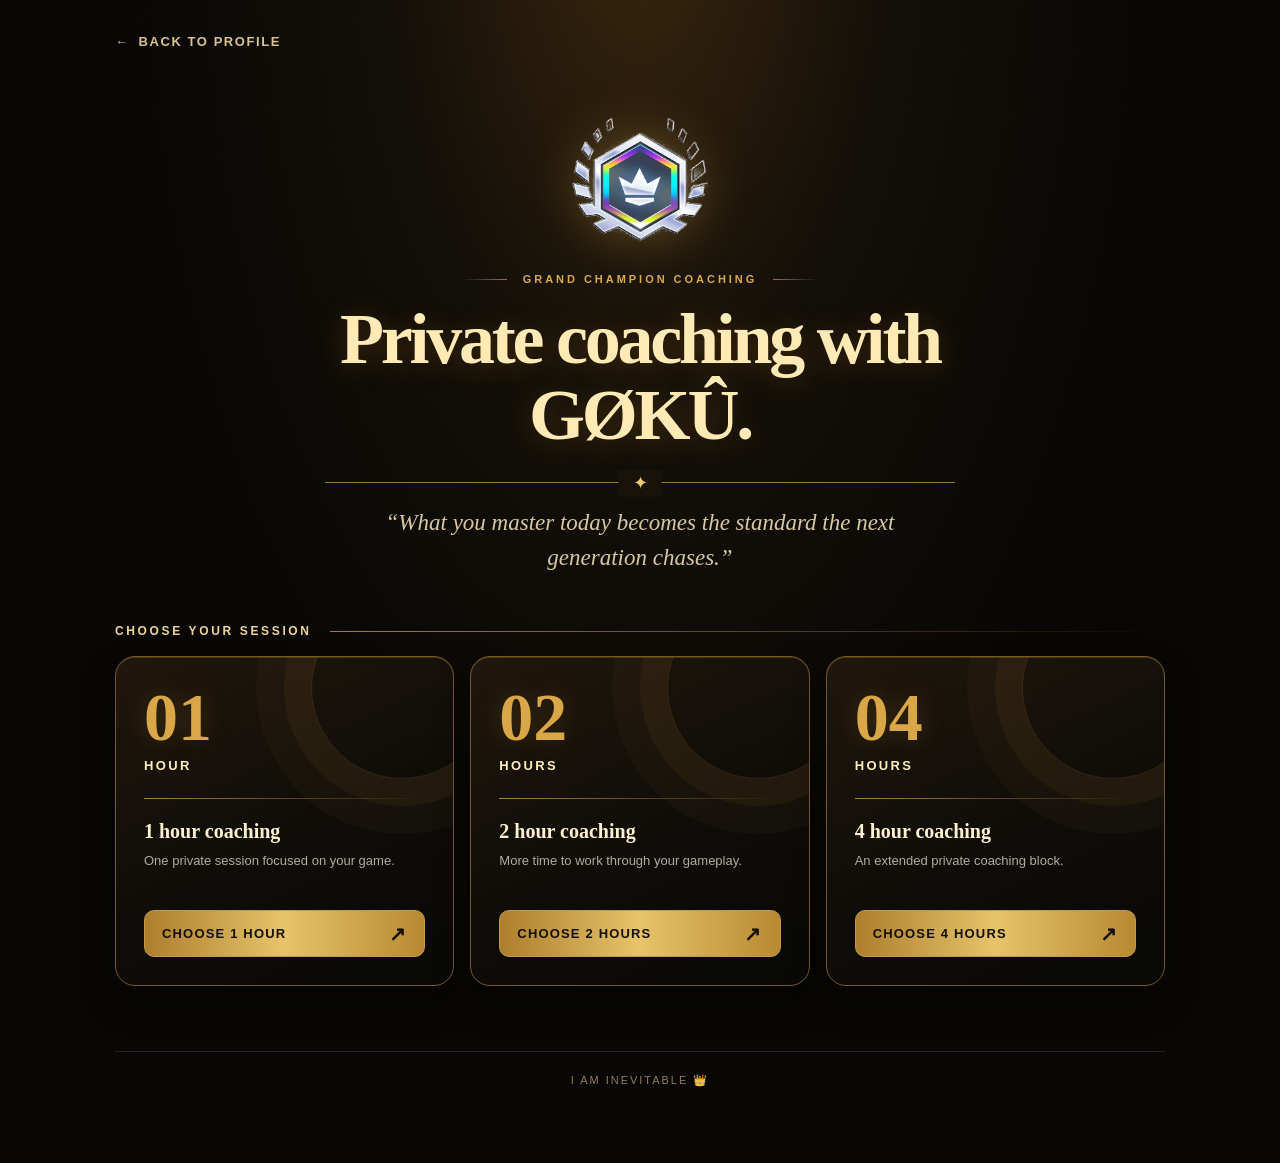
==== coaching.html @ daac21d7 "👑 Replaced Discord with Coaching card & added Grand Champion coaching page" ====
<!DOCTYPE html>
<html lang="en">
<head>
  <meta charset="UTF-8">
  <meta name="viewport" content="width=device-width, initial-scale=1, viewport-fit=cover">
  <meta name="theme-color" content="#080705">
  <meta name="description" content="Choose a private Rocket League Sideswipe coaching session with GØKÛ 悟.">
  <title>Grand Champion Coaching | GØKÛ 悟</title>
  <link rel="icon" type="image/png" href="assets/favicon.png">
  <link rel="shortcut icon" href="favicon.ico">
  <link rel="apple-touch-icon" href="assets/favicon.png">
  <style>
    :root { color-scheme: dark; --black:#080705; --gold:#d9ab50; --light:#ffe6a6; }
    * { box-sizing:border-box; }
    html { scroll-behavior:smooth; background:var(--black); }
    body { margin:0; min-height:100vh; color:#f8f2e5; font-family:Inter,-apple-system,BlinkMacSystemFont,"Segoe UI",Arial,sans-serif; background:radial-gradient(ellipse at 50% -8%,#3a260e 0%,#141009 27%,#080705 59%); }
    body::before { content:""; position:fixed; inset:0; pointer-events:none; opacity:.17; background:repeating-linear-gradient(135deg,transparent 0 36px,#bc8e3833 37px,transparent 38px 76px); mask-image:linear-gradient(#000,transparent 60%); }
    a { color:inherit; }
    .shell { position:relative; width:min(100% - 36px,1050px); margin:auto; padding:24px 0 76px; }
    .topbar { display:flex; align-items:center; gap:16px; }
    .back { display:inline-flex; align-items:center; gap:9px; text-decoration:none; color:#d9c392; font-size:13px; font-weight:700; letter-spacing:.12em; text-transform:uppercase; padding:10px 0; }
    .back:hover,.back:focus-visible { color:#fff0bf; }
    .hero { text-align:center; max-width:700px; margin:50px auto 40px; animation:rise .8s both; }
    .gc-hero-logo { width:140px; height:140px; object-fit:contain; margin:0 auto 24px; display:block; filter:drop-shadow(0 0 25px rgba(217,171,80,0.35)); }
    .logo-placeholder { display:grid; place-items:center; width:150px; height:150px; margin:0 auto 27px; padding:18px; border:1px dashed #716b60; border-radius:18px; color:#8f897d; background:#171512; font-size:11px; font-weight:700; line-height:1.5; letter-spacing:.14em; text-align:center; }
    .eyebrow { display:flex; align-items:center; justify-content:center; gap:16px; margin:0 0 17px; color:var(--gold); font-size:11px; font-weight:800; letter-spacing:.27em; text-transform:uppercase; }
    .eyebrow::before,.eyebrow::after { content:""; width:45px; height:1px; background:linear-gradient(90deg,transparent,#a2762f); }
    .eyebrow::after { transform:rotate(180deg); }
    h1 { margin:0; font-family:Georgia,"Times New Roman",serif; font-size:clamp(36px,7vw,72px); line-height:1.05; font-weight:700; letter-spacing:-.045em; color:#ffeab5; text-shadow:0 4px 29px #ae731e55; }
    .hero-quote { position:relative; max-width:630px; margin:29px auto 0; padding:23px 26px 4px; border-top:1px solid #9d7735; color:#d8c7a3; font:italic clamp(17px,2.6vw,23px)/1.5 Georgia,"Times New Roman",serif; }
    .hero-quote::before { content:"✦"; position:absolute; top:-13px; left:50%; padding:0 14px; transform:translateX(-50%); background:#17120a; color:#efc972; font-size:18px; font-style:normal; }
    .section-title { display:flex; align-items:center; gap:18px; margin:45px 0 18px; color:#efd599; font-size:12px; font-weight:800; letter-spacing:.22em; text-transform:uppercase; }
    .section-title::after { content:""; height:1px; flex:1; background:linear-gradient(90deg,#a77e34,transparent); }
    .options { display:grid; grid-template-columns:repeat(3,minmax(0,1fr)); gap:16px; }
    .card { position:relative; display:flex; flex-direction:column; min-height:330px; padding:28px; border:1px solid #775923; border-radius:20px; background:linear-gradient(155deg,#20170d 0%,#100d09 52%,#080807 100%); box-shadow:inset 0 1px #e8bf6030,0 16px 35px #0005; overflow:hidden; animation:rise .8s both; }
    .card:nth-child(2) { animation-delay:.12s; } .card:nth-child(3) { animation-delay:.24s; }
    .card::before { content:""; position:absolute; top:-60px; right:-40px; width:180px; height:180px; border:1px solid #bd8d3633; border-radius:50%; box-shadow:0 0 0 27px #bd8d3611,0 0 0 55px #bd8d360a; pointer-events:none; }
    .card:hover { border-color:#edc76d; transform:translateY(-5px); box-shadow:inset 0 1px #e8bf6066,0 24px 40px #0009,0 0 25px #aa732225; }
    .card,.checkout { transition:transform .24s ease,border-color .24s ease,box-shadow .24s ease,background .24s ease; }
    .number { color:#d9a747; font-family:Georgia,serif; font-size:68px; font-weight:700; line-height:.95; text-shadow:0 0 26px #d59b2a38; }
    .unit { margin-top:8px; color:#ffedbd; font-size:13px; font-weight:800; letter-spacing:.18em; text-transform:uppercase; }
    .rule { width:100%; height:1px; margin:25px 0 20px; background:linear-gradient(90deg,#ad8438,transparent); }
    .card h2 { margin:0 0 8px; color:#fff2d1; font:700 20px/1.2 Georgia,serif; }
    .card p { margin:0 0 28px; color:#aead9f; line-height:1.5; font-size:13px; }
    .checkout { display:flex; align-items:center; justify-content:space-between; gap:10px; margin-top:auto; padding:15px 17px; border:1px solid #c59a4a; border-radius:10px; background:linear-gradient(90deg,#ad7e2e,#e7c36b,#b78932); color:#141006; text-decoration:none; font-size:13px; font-weight:900; letter-spacing:.09em; text-transform:uppercase; cursor:pointer; }
    .checkout:hover,.checkout:focus-visible { background:linear-gradient(90deg,#f0cc78,#fff0b5,#e3b659); transform:translateY(-2px); box-shadow:0 0 22px #d8a64266; }
    .checkout span:last-child { font-size:20px; line-height:.5; }
    footer { margin-top:65px; padding-top:22px; border-top:1px solid #7b5c2e55; text-align:center; color:#8f7d5e; font-size:11px; letter-spacing:.18em; text-transform:uppercase; }
    .toast { position:fixed; left:50%; bottom:max(20px,env(safe-area-inset-bottom)); z-index:5; width:max-content; max-width:90vw; padding:12px 17px; border:1px solid var(--gold); border-radius:999px; background:#151009f2; color:#ffe8ad; font-size:13px; text-align:center; box-shadow:0 10px 30px #0009; opacity:0; pointer-events:none; transform:translate(-50%,15px); transition:opacity .2s,transform .2s; }
    .toast.show { opacity:1; transform:translate(-50%,0); }
    @keyframes rise { from { opacity:0; transform:translateY(16px); } to { opacity:1; transform:translateY(0); } }
    @media(max-width:720px) { .options { grid-template-columns:1fr; } .card { min-height:255px; } .hero { margin-top:28px; } .section-title { margin-top:32px; } }
    @media(prefers-reduced-motion:reduce) { *,*::before,*::after { animation:none!important; transition:none!important; scroll-behavior:auto!important; } }
  </style>
</head>
<body>
  <main class="shell">
    <nav class="topbar" aria-label="Page navigation">
      <a class="back" href="index.html" aria-label="Back to GØKÛ profile"><span aria-hidden="true">←</span> Back to profile</a>
    </nav>
    <header class="hero">
      <img src="assets/gc_logo.png" alt="Grand Champion Sideswipe Logo" class="gc-hero-logo">
      <p class="eyebrow">Grand Champion Coaching</p>
      <h1>Private coaching with GØKÛ.</h1>
      <blockquote class="hero-quote">“What you master today becomes the standard the next generation chases.”</blockquote>
    </header>
    <div class="section-title">Choose your session</div>
    <section class="options" aria-label="Coaching durations">
      <article class="card">
        <div class="number">01</div><div class="unit">Hour</div><div class="rule"></div>
        <h2>1 hour coaching</h2><p>One private session focused on your game.</p>
        <a class="checkout" href="#" data-plan="one" aria-label="Pay for 1 hour coaching through Stripe"><span>Choose 1 hour</span><span aria-hidden="true">↗</span></a>
      </article>
      <article class="card">
        <div class="number">02</div><div class="unit">Hours</div><div class="rule"></div>
        <h2>2 hour coaching</h2><p>More time to work through your gameplay.</p>
        <a class="checkout" href="#" data-plan="two" aria-label="Pay for 2 hour coaching through Stripe"><span>Choose 2 hours</span><span aria-hidden="true">↗</span></a>
      </article>
      <article class="card">
        <div class="number">04</div><div class="unit">Hours</div><div class="rule"></div>
        <h2>4 hour coaching</h2><p>An extended private coaching block.</p>
        <a class="checkout" href="#" data-plan="four" aria-label="Pay for 4 hour coaching through Stripe"><span>Choose 4 hours</span><span aria-hidden="true">↗</span></a>
      </article>
    </section>
    <footer>I AM INEVITABLE 👑</footer>
  </main>
  <div class="toast" id="toast" role="status" aria-live="polite"></div>
  <script>
    /* Paste the three LIVE Stripe Payment Link URLs here.
       Create one Stripe Payment Link for each coaching duration.
       Example shape: https://buy.stripe.com/your-real-link
       Do not put Stripe secret keys in this public HTML file. */
    const PAYMENT_LINKS = {
      one: '',  // 1 hour
      two: '',  // 2 hours
      four: ''  // 4 hours
    };
    const toast = document.getElementById('toast');
    let toastTimer;
    function notify(message) {
      clearTimeout(toastTimer);
      toast.textContent = message;
      toast.classList.add('show');
      toastTimer = setTimeout(() => toast.classList.remove('show'), 3200);
    }
    document.querySelectorAll('[data-plan]').forEach(button => {
      button.addEventListener('click', event => {
        const url = PAYMENT_LINKS[button.dataset.plan]?.trim();
        if (!url) { event.preventDefault(); notify('Stripe payment link coming soon 👑'); return; }
        try {
          const target = new URL(url);
          if (target.protocol !== 'https:' || !/^(buy|checkout)\.stripe\.com$/.test(target.hostname)) throw new Error('Invalid Stripe link');
          button.href = target.href;
        } catch (_) { event.preventDefault(); notify('This Stripe link needs checking.'); }
      });
    });
  </script>
</body>
</html>
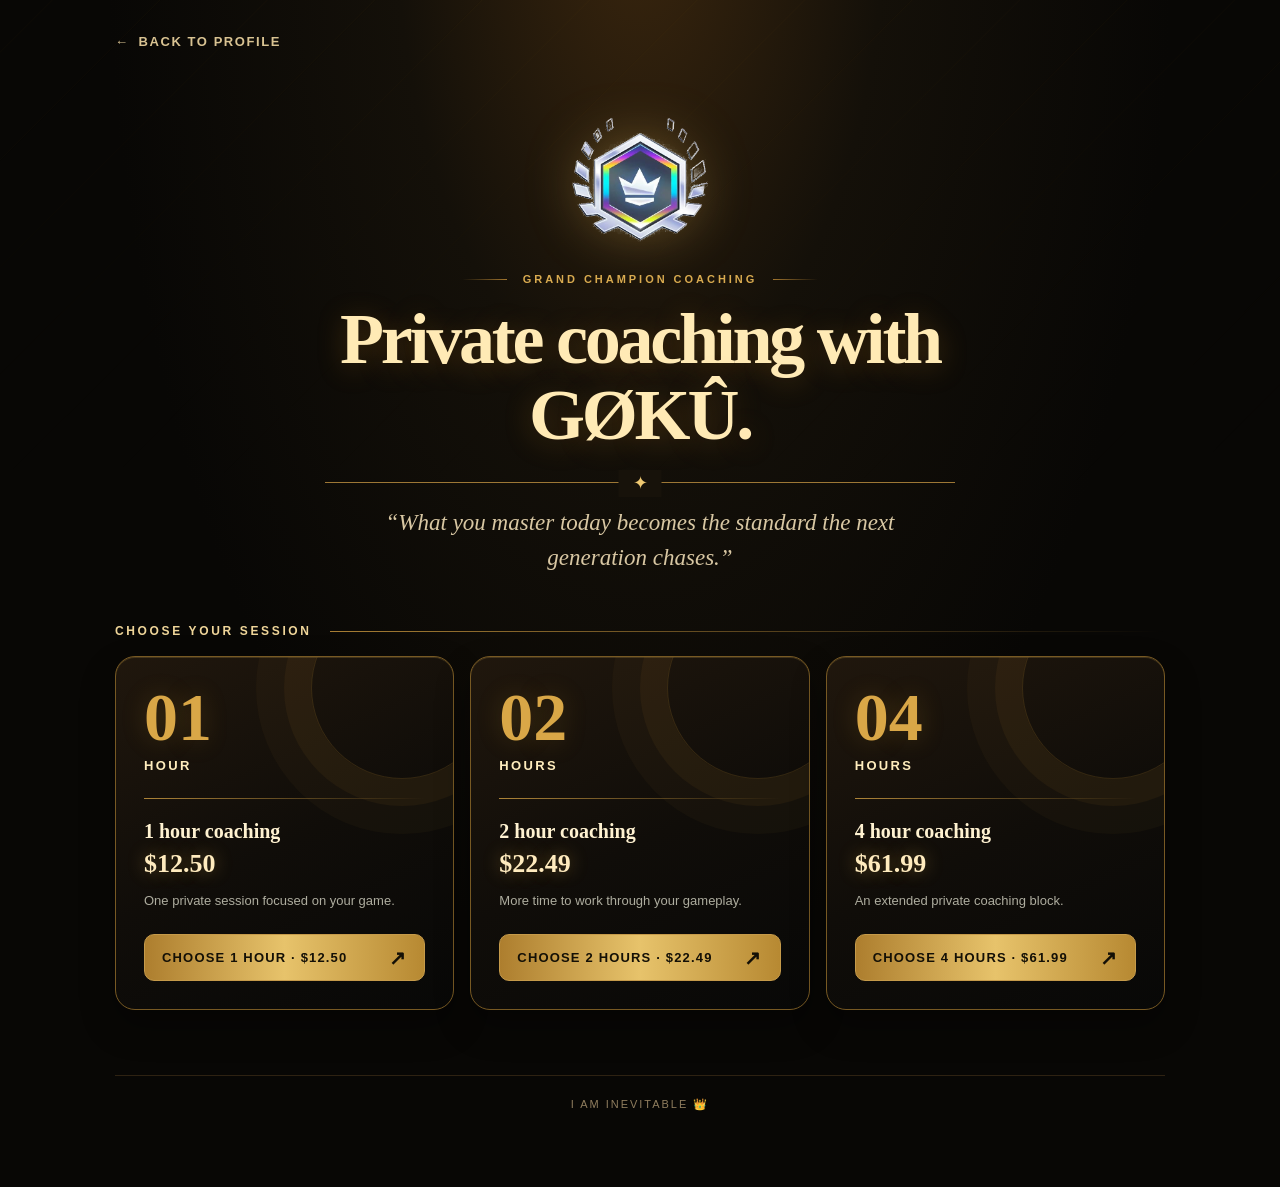
==== commit e179aba6: "💳 Updated coaching tiers with exact Stripe prices (.50, .49, .99)" ====
--- a/coaching.html
+++ b/coaching.html
@@ -40,8 +40,9 @@
     .number { color:#d9a747; font-family:Georgia,serif; font-size:68px; font-weight:700; line-height:.95; text-shadow:0 0 26px #d59b2a38; }
     .unit { margin-top:8px; color:#ffedbd; font-size:13px; font-weight:800; letter-spacing:.18em; text-transform:uppercase; }
     .rule { width:100%; height:1px; margin:25px 0 20px; background:linear-gradient(90deg,#ad8438,transparent); }
-    .card h2 { margin:0 0 8px; color:#fff2d1; font:700 20px/1.2 Georgia,serif; }
-    .card p { margin:0 0 28px; color:#aead9f; line-height:1.5; font-size:13px; }
+    .card h2 { margin:0 0 6px; color:#fff2d1; font:700 20px/1.2 Georgia,serif; }
+    .price-tag { margin:0 0 12px; font-size:26px; font-weight:800; color:#ffebbe; font-family:Georgia,serif; text-shadow:0 0 18px rgba(217,171,80,0.45); }
+    .card p { margin:0 0 24px; color:#aead9f; line-height:1.5; font-size:13px; }
     .checkout { display:flex; align-items:center; justify-content:space-between; gap:10px; margin-top:auto; padding:15px 17px; border:1px solid #c59a4a; border-radius:10px; background:linear-gradient(90deg,#ad7e2e,#e7c36b,#b78932); color:#141006; text-decoration:none; font-size:13px; font-weight:900; letter-spacing:.09em; text-transform:uppercase; cursor:pointer; }
     .checkout:hover,.checkout:focus-visible { background:linear-gradient(90deg,#f0cc78,#fff0b5,#e3b659); transform:translateY(-2px); box-shadow:0 0 22px #d8a64266; }
     .checkout span:last-child { font-size:20px; line-height:.5; }
@@ -68,50 +69,88 @@
     <section class="options" aria-label="Coaching durations">
       <article class="card">
         <div class="number">01</div><div class="unit">Hour</div><div class="rule"></div>
-        <h2>1 hour coaching</h2><p>One private session focused on your game.</p>
-        <a class="checkout" href="#" data-plan="one" aria-label="Pay for 1 hour coaching through Stripe"><span>Choose 1 hour</span><span aria-hidden="true">↗</span></a>
+        <h2>1 hour coaching</h2>
+        <div class="price-tag">$12.50</div>
+        <p>One private session focused on your game.</p>
+        <a class="checkout" href="#" data-plan="one" aria-label="Pay $12.50 for 1 hour coaching through Stripe"><span>Choose 1 hour · $12.50</span><span aria-hidden="true">↗</span></a>
       </article>
       <article class="card">
         <div class="number">02</div><div class="unit">Hours</div><div class="rule"></div>
-        <h2>2 hour coaching</h2><p>More time to work through your gameplay.</p>
-        <a class="checkout" href="#" data-plan="two" aria-label="Pay for 2 hour coaching through Stripe"><span>Choose 2 hours</span><span aria-hidden="true">↗</span></a>
+        <h2>2 hour coaching</h2>
+        <div class="price-tag">$22.49</div>
+        <p>More time to work through your gameplay.</p>
+        <a class="checkout" href="#" data-plan="two" aria-label="Pay $22.49 for 2 hour coaching through Stripe"><span>Choose 2 hours · $22.49</span><span aria-hidden="true">↗</span></a>
       </article>
       <article class="card">
         <div class="number">04</div><div class="unit">Hours</div><div class="rule"></div>
-        <h2>4 hour coaching</h2><p>An extended private coaching block.</p>
-        <a class="checkout" href="#" data-plan="four" aria-label="Pay for 4 hour coaching through Stripe"><span>Choose 4 hours</span><span aria-hidden="true">↗</span></a>
+        <h2>4 hour coaching</h2>
+        <div class="price-tag">$61.99</div>
+        <p>An extended private coaching block.</p>
+        <a class="checkout" href="#" data-plan="four" aria-label="Pay $61.99 for 4 hour coaching through Stripe"><span>Choose 4 hours · $61.99</span><span aria-hidden="true">↗</span></a>
       </article>
     </section>
     <footer>I AM INEVITABLE 👑</footer>
   </main>
   <div class="toast" id="toast" role="status" aria-live="polite"></div>
   <script>
-    /* Paste the three LIVE Stripe Payment Link URLs here.
-       Create one Stripe Payment Link for each coaching duration.
-       Example shape: https://buy.stripe.com/your-real-link
-       Do not put Stripe secret keys in this public HTML file. */
+    /* Stripe Product & Price IDs */
+    const STRIPE_PRODUCTS = {
+      one: {
+        product: 'prod_VLhZfoFlZ1LICR',
+        price: 'price_1UL0A4LT9eq3MSAdx7kL9qja',
+        amount: '$12.50'
+      },
+      two: {
+        product: 'prod_VLhaqHtnWa3Wtk',
+        price: 'price_1UL0B8LT9eq3MSAdGDhxAHrF',
+        amount: '$22.49'
+      },
+      four: {
+        product: 'prod_VLhcmL2MFksYkM',
+        price: 'price_1UL0CvLT9eq3MSAdlEDM1SIK',
+        amount: '$61.99'
+      }
+    };
+
+    /* Paste the 3 public Stripe Payment Link URLs (buy.stripe.com) here */
     const PAYMENT_LINKS = {
-      one: '',  // 1 hour
-      two: '',  // 2 hours
-      four: ''  // 4 hours
+      one: '',   // 1 hour ($12.50) -> https://buy.stripe.com/...
+      two: '',   // 2 hours ($22.49) -> https://buy.stripe.com/...
+      four: ''   // 4 hours ($61.99) -> https://buy.stripe.com/...
     };
+
     const toast = document.getElementById('toast');
     let toastTimer;
     function notify(message) {
       clearTimeout(toastTimer);
       toast.textContent = message;
       toast.classList.add('show');
-      toastTimer = setTimeout(() => toast.classList.remove('show'), 3200);
+      toastTimer = setTimeout(() => toast.classList.remove('show'), 3800);
     }
     document.querySelectorAll('[data-plan]').forEach(button => {
       button.addEventListener('click', event => {
-        const url = PAYMENT_LINKS[button.dataset.plan]?.trim();
-        if (!url) { event.preventDefault(); notify('Stripe payment link coming soon 👑'); return; }
+        const plan = button.dataset.plan;
+        const url = PAYMENT_LINKS[plan]?.trim();
+        if (!url) {
+          event.preventDefault();
+          notify(`Stripe checkout for ${STRIPE_PRODUCTS[plan].amount} coming soon 👑`);
+          return;
+        }
+        if (url.includes('dashboard.stripe.com')) {
+          event.preventDefault();
+          notify('Please use the public buy.stripe.com payment link, not the dashboard link 👑');
+          return;
+        }
         try {
           const target = new URL(url);
-          if (target.protocol !== 'https:' || !/^(buy|checkout)\.stripe\.com$/.test(target.hostname)) throw new Error('Invalid Stripe link');
+          if (target.protocol !== 'https:' || !/^(buy|checkout)\.stripe\.com$/.test(target.hostname)) {
+            throw new Error('Invalid Stripe link');
+          }
           button.href = target.href;
-        } catch (_) { event.preventDefault(); notify('This Stripe link needs checking.'); }
+        } catch (_) {
+          event.preventDefault();
+          notify('Check this Stripe link in coaching.html.');
+        }
       });
     });
   </script>
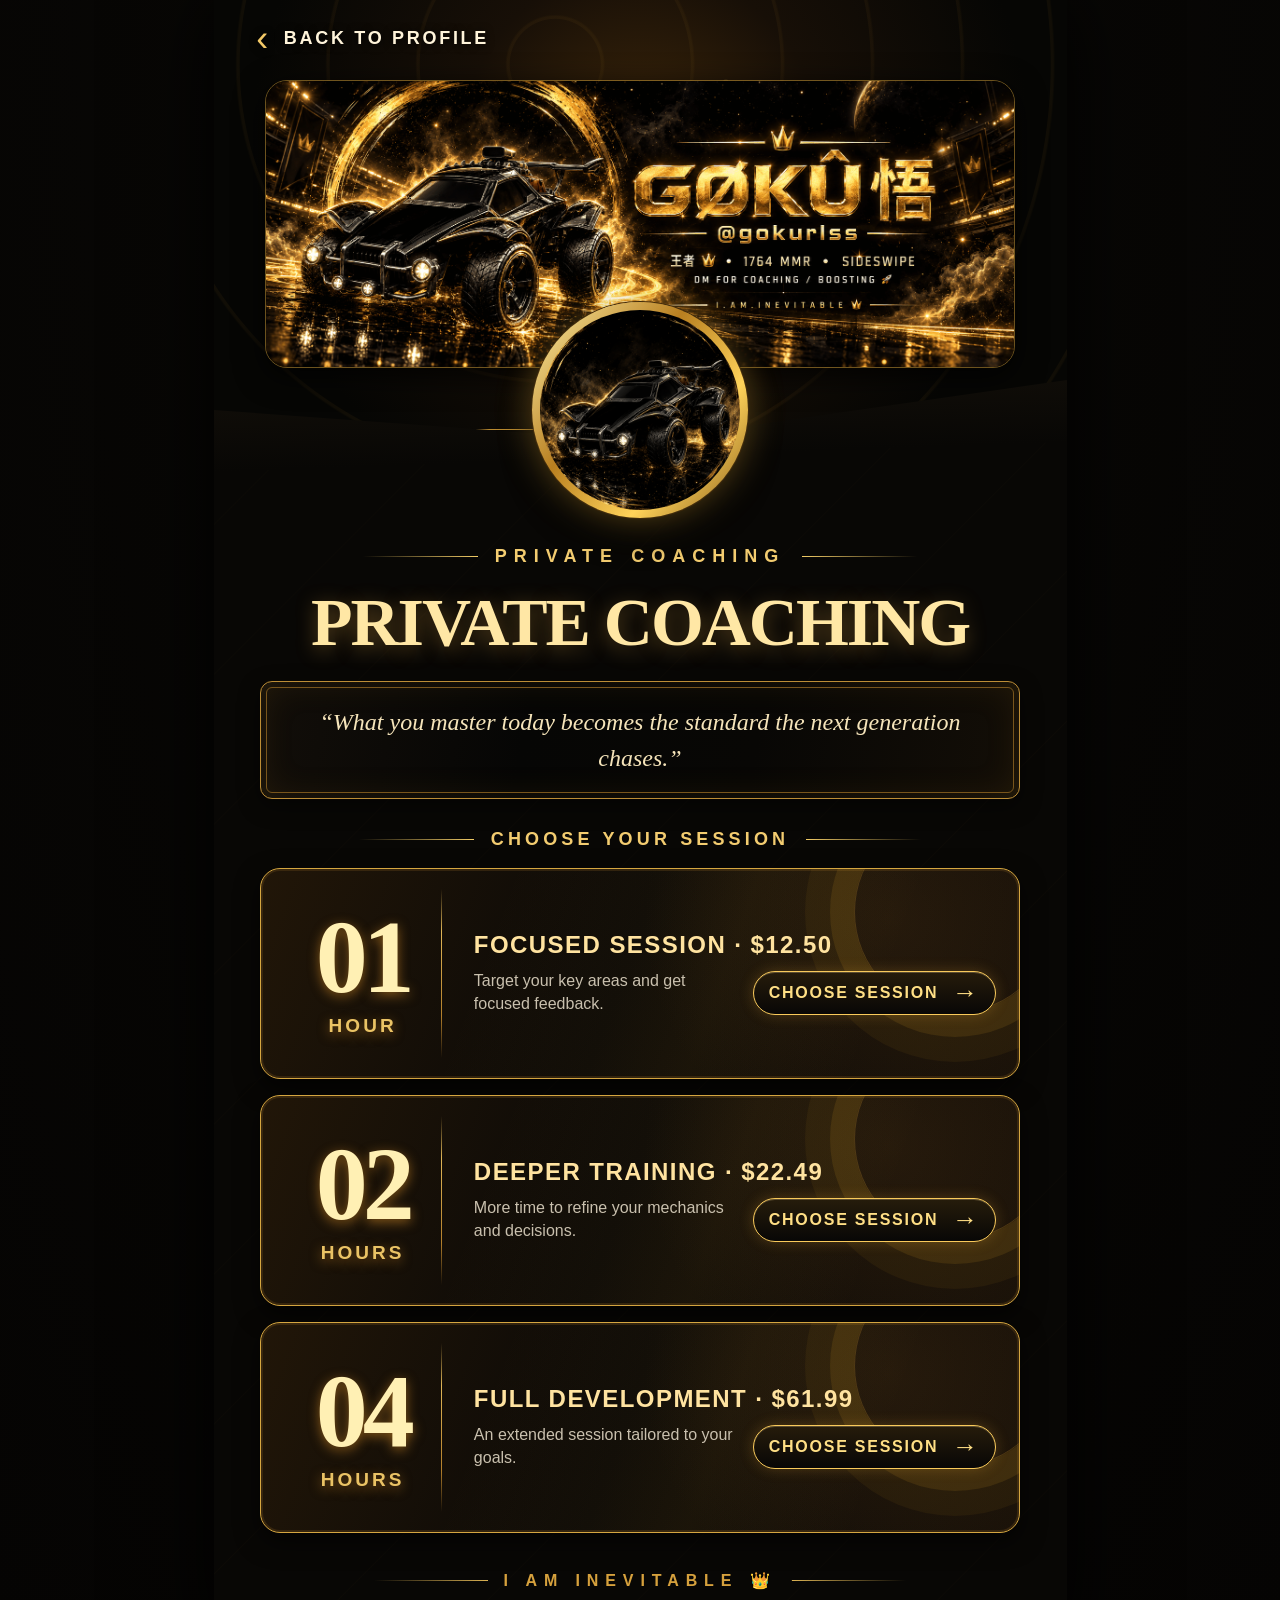
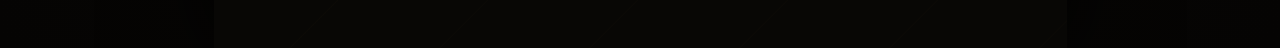
==== commit 59f1cb98: "✨ Updated coaching page with new design, single PFP, banner & active Stripe links" ====
--- a/coaching.html
+++ b/coaching.html
@@ -1,156 +1,130 @@
-<!DOCTYPE html>
+<!doctype html>
 <html lang="en">
 <head>
-  <meta charset="UTF-8">
+  <meta charset="utf-8">
   <meta name="viewport" content="width=device-width, initial-scale=1, viewport-fit=cover">
-  <meta name="theme-color" content="#080705">
-  <meta name="description" content="Choose a private Rocket League Sideswipe coaching session with GØKÛ 悟.">
-  <title>Grand Champion Coaching | GØKÛ 悟</title>
+  <meta name="theme-color" content="#070604">
+  <meta name="description" content="Private Sideswipe coaching. Choose a 1, 2, or 4 hour session.">
+  <title>Private Coaching · GØKÛ</title>
+  <link rel="icon" type="image/x-icon" href="favicon.ico">
   <link rel="icon" type="image/png" href="assets/favicon.png">
-  <link rel="shortcut icon" href="favicon.ico">
-  <link rel="apple-touch-icon" href="assets/favicon.png">
   <style>
-    :root { color-scheme: dark; --black:#080705; --gold:#d9ab50; --light:#ffe6a6; }
+    :root { color-scheme:dark; --ink:#070604; --panel:#100d08; --gold:#ddaf49; --pale:#ffe7a5; --line:#c69635; --muted:#b8ac96; }
     * { box-sizing:border-box; }
-    html { scroll-behavior:smooth; background:var(--black); }
-    body { margin:0; min-height:100vh; color:#f8f2e5; font-family:Inter,-apple-system,BlinkMacSystemFont,"Segoe UI",Arial,sans-serif; background:radial-gradient(ellipse at 50% -8%,#3a260e 0%,#141009 27%,#080705 59%); }
-    body::before { content:""; position:fixed; inset:0; pointer-events:none; opacity:.17; background:repeating-linear-gradient(135deg,transparent 0 36px,#bc8e3833 37px,transparent 38px 76px); mask-image:linear-gradient(#000,transparent 60%); }
-    a { color:inherit; }
-    .shell { position:relative; width:min(100% - 36px,1050px); margin:auto; padding:24px 0 76px; }
-    .topbar { display:flex; align-items:center; gap:16px; }
-    .back { display:inline-flex; align-items:center; gap:9px; text-decoration:none; color:#d9c392; font-size:13px; font-weight:700; letter-spacing:.12em; text-transform:uppercase; padding:10px 0; }
-    .back:hover,.back:focus-visible { color:#fff0bf; }
-    .hero { text-align:center; max-width:700px; margin:50px auto 40px; animation:rise .8s both; }
-    .gc-hero-logo { width:140px; height:140px; object-fit:contain; margin:0 auto 24px; display:block; filter:drop-shadow(0 0 25px rgba(217,171,80,0.35)); }
-    .logo-placeholder { display:grid; place-items:center; width:150px; height:150px; margin:0 auto 27px; padding:18px; border:1px dashed #716b60; border-radius:18px; color:#8f897d; background:#171512; font-size:11px; font-weight:700; line-height:1.5; letter-spacing:.14em; text-align:center; }
-    .eyebrow { display:flex; align-items:center; justify-content:center; gap:16px; margin:0 0 17px; color:var(--gold); font-size:11px; font-weight:800; letter-spacing:.27em; text-transform:uppercase; }
-    .eyebrow::before,.eyebrow::after { content:""; width:45px; height:1px; background:linear-gradient(90deg,transparent,#a2762f); }
-    .eyebrow::after { transform:rotate(180deg); }
-    h1 { margin:0; font-family:Georgia,"Times New Roman",serif; font-size:clamp(36px,7vw,72px); line-height:1.05; font-weight:700; letter-spacing:-.045em; color:#ffeab5; text-shadow:0 4px 29px #ae731e55; }
-    .hero-quote { position:relative; max-width:630px; margin:29px auto 0; padding:23px 26px 4px; border-top:1px solid #9d7735; color:#d8c7a3; font:italic clamp(17px,2.6vw,23px)/1.5 Georgia,"Times New Roman",serif; }
-    .hero-quote::before { content:"✦"; position:absolute; top:-13px; left:50%; padding:0 14px; transform:translateX(-50%); background:#17120a; color:#efc972; font-size:18px; font-style:normal; }
-    .section-title { display:flex; align-items:center; gap:18px; margin:45px 0 18px; color:#efd599; font-size:12px; font-weight:800; letter-spacing:.22em; text-transform:uppercase; }
-    .section-title::after { content:""; height:1px; flex:1; background:linear-gradient(90deg,#a77e34,transparent); }
-    .options { display:grid; grid-template-columns:repeat(3,minmax(0,1fr)); gap:16px; }
-    .card { position:relative; display:flex; flex-direction:column; min-height:330px; padding:28px; border:1px solid #775923; border-radius:20px; background:linear-gradient(155deg,#20170d 0%,#100d09 52%,#080807 100%); box-shadow:inset 0 1px #e8bf6030,0 16px 35px #0005; overflow:hidden; animation:rise .8s both; }
-    .card:nth-child(2) { animation-delay:.12s; } .card:nth-child(3) { animation-delay:.24s; }
-    .card::before { content:""; position:absolute; top:-60px; right:-40px; width:180px; height:180px; border:1px solid #bd8d3633; border-radius:50%; box-shadow:0 0 0 27px #bd8d3611,0 0 0 55px #bd8d360a; pointer-events:none; }
-    .card:hover { border-color:#edc76d; transform:translateY(-5px); box-shadow:inset 0 1px #e8bf6066,0 24px 40px #0009,0 0 25px #aa732225; }
-    .card,.checkout { transition:transform .24s ease,border-color .24s ease,box-shadow .24s ease,background .24s ease; }
-    .number { color:#d9a747; font-family:Georgia,serif; font-size:68px; font-weight:700; line-height:.95; text-shadow:0 0 26px #d59b2a38; }
-    .unit { margin-top:8px; color:#ffedbd; font-size:13px; font-weight:800; letter-spacing:.18em; text-transform:uppercase; }
-    .rule { width:100%; height:1px; margin:25px 0 20px; background:linear-gradient(90deg,#ad8438,transparent); }
-    .card h2 { margin:0 0 6px; color:#fff2d1; font:700 20px/1.2 Georgia,serif; }
-    .price-tag { margin:0 0 12px; font-size:26px; font-weight:800; color:#ffebbe; font-family:Georgia,serif; text-shadow:0 0 18px rgba(217,171,80,0.45); }
-    .card p { margin:0 0 24px; color:#aead9f; line-height:1.5; font-size:13px; }
-    .checkout { display:flex; align-items:center; justify-content:space-between; gap:10px; margin-top:auto; padding:15px 17px; border:1px solid #c59a4a; border-radius:10px; background:linear-gradient(90deg,#ad7e2e,#e7c36b,#b78932); color:#141006; text-decoration:none; font-size:13px; font-weight:900; letter-spacing:.09em; text-transform:uppercase; cursor:pointer; }
-    .checkout:hover,.checkout:focus-visible { background:linear-gradient(90deg,#f0cc78,#fff0b5,#e3b659); transform:translateY(-2px); box-shadow:0 0 22px #d8a64266; }
-    .checkout span:last-child { font-size:20px; line-height:.5; }
-    footer { margin-top:65px; padding-top:22px; border-top:1px solid #7b5c2e55; text-align:center; color:#8f7d5e; font-size:11px; letter-spacing:.18em; text-transform:uppercase; }
-    .toast { position:fixed; left:50%; bottom:max(20px,env(safe-area-inset-bottom)); z-index:5; width:max-content; max-width:90vw; padding:12px 17px; border:1px solid var(--gold); border-radius:999px; background:#151009f2; color:#ffe8ad; font-size:13px; text-align:center; box-shadow:0 10px 30px #0009; opacity:0; pointer-events:none; transform:translate(-50%,15px); transition:opacity .2s,transform .2s; }
-    .toast.show { opacity:1; transform:translate(-50%,0); }
-    @keyframes rise { from { opacity:0; transform:translateY(16px); } to { opacity:1; transform:translateY(0); } }
-    @media(max-width:720px) { .options { grid-template-columns:1fr; } .card { min-height:255px; } .hero { margin-top:28px; } .section-title { margin-top:32px; } }
-    @media(prefers-reduced-motion:reduce) { *,*::before,*::after { animation:none!important; transition:none!important; scroll-behavior:auto!important; } }
+    html { background:var(--ink); scroll-behavior:smooth; }
+    body { margin:0; color:#fff4d6; font-family:Arial,Helvetica,sans-serif; background:radial-gradient(ellipse at 50% 0%,#211507 0%,#080705 42%,#050403 100%); }
+    button,a { -webkit-tap-highlight-color:transparent; }
+    .page { position:relative; width:min(100%,853px); min-height:100vh; margin:auto; overflow:hidden; background:#080705; box-shadow:0 0 80px #000; }
+    .page::before { content:""; position:absolute; inset:0; z-index:0; pointer-events:none; opacity:.34; background:repeating-linear-gradient(135deg,transparent 0 52px,#986a1e12 53px,transparent 54px 106px); }
+    .page>* { position:relative; }
+    .hero { height:clamp(300px,51vw,430px); position:relative; border-bottom:1px solid #b98a30; background:radial-gradient(circle at 50% 34%,#3e270a 0%,#170f07 35%,#060604 76%); isolation:isolate; }
+    .hero::before { content:""; position:absolute; inset:0; z-index:-1; opacity:.44; background:radial-gradient(circle at 10% 24%,#eeb74555 0 2px,transparent 3px),radial-gradient(circle at 87% 30%,#efc87666 0 1px,transparent 3px),radial-gradient(circle at 60% 19%,#d7a74b44 0 2px,transparent 3px),repeating-radial-gradient(circle at 40% 15%,transparent 0 45px,#d49a2d20 46px 48px,transparent 50px 90px); }
+    .hero::after { content:""; position:absolute; left:-7%; right:-7%; bottom:-28px; height:70px; transform:rotate(-2deg); border-top:2px solid #b78328; background:linear-gradient(180deg,#100d08,#080705); clip-path:polygon(0 5%,50% 78%,100% 5%,100% 100%,0 100%); z-index:2; pointer-events:none; }
+    .back { position:absolute; top:28px; left:5%; z-index:4; display:inline-flex; align-items:center; gap:13px; color:#fff4da; text-decoration:none; font-size:clamp(11px,2.1vw,18px); font-weight:800; letter-spacing:.15em; text-shadow:0 1px 8px #000; }
+    .back .arrow { color:#f3c967; font-size:2em; font-weight:400; line-height:.5; transition:transform .2s; }
+    .back:hover .arrow { transform:translateX(-5px); }
+    .back:focus-visible,.select:focus-visible { outline:3px solid #fff4bb; outline-offset:4px; }
+    .banner-img { position:absolute; inset:80px 6% 61px; width:calc(100% - 12%); height:calc(100% - 141px); object-fit:cover; object-position:center; border:1px solid #c6963588; border-radius:22px; box-shadow:0 8px 30px #000c; z-index:1; }
+    .pfp-wrap { position:relative; z-index:3; display:grid; place-items:center; width:clamp(144px,25.5%,216px); aspect-ratio:1; margin:clamp(-128px,-14vw,-86px) auto 28px; border-radius:50%; padding:8px; background:linear-gradient(130deg,#fff0a7,#b87f20 40%,#ffd35a 70%,#865a19); box-shadow:0 0 0 1px #412b0b,0 0 35px #e2aa3a66,0 18px 30px #000a; }
+    .pfp-img { display:block; width:100%; height:100%; object-fit:cover; border-radius:50%; }
+    .content { padding:0 clamp(21px,5.5%,47px) 58px; }
+    .eyebrow,.section-title { display:flex; align-items:center; justify-content:center; gap:17px; margin:0; color:#f3cc70; font-size:clamp(12px,2.1vw,18px); font-weight:800; letter-spacing:.39em; text-align:center; }
+    .eyebrow::before,.eyebrow::after,.section-title::before,.section-title::after { content:""; height:1px; width:clamp(30px,11vw,115px); flex:none; background:linear-gradient(90deg,transparent,#f2cc67); }
+    .eyebrow::after,.section-title::after { transform:scaleX(-1); }
+    h1 { max-width:730px; margin:20px auto 24px; color:var(--pale); font:700 clamp(34px,6.7vw,68px)/1.03 Georgia,"Times New Roman",serif; letter-spacing:-.03em; text-align:center; text-shadow:0 4px 20px #d79d3e66; }
+    .quote { position:relative; margin:0 auto 30px; padding:22px 24px; border:1px solid #bc8d36; outline:1px solid #78551c; outline-offset:-7px; border-radius:12px; background:linear-gradient(100deg,#120e09,#060605 35%,#080705 65%,#130e07); color:#f5e4ba; font:italic clamp(16px,2.5vw,24px)/1.5 Georgia,"Times New Roman",serif; text-align:center; box-shadow:inset 0 0 35px #ba83251d,0 7px 22px #0007; }
+    .section-title { margin:22px 0 18px; letter-spacing:.23em; white-space:nowrap; }
+    .cards { display:grid; gap:16px; }
+    .card { position:relative; display:grid; grid-template-columns:22% 1px 1fr; align-items:center; min-height:211px; padding:20px 23px; overflow:hidden; border:1px solid #d5a640; border-radius:20px; background:radial-gradient(circle at 83% 24%,#66431a3d,transparent 38%),linear-gradient(110deg,#211608 0%,#0b0907 48%,#171008 100%); box-shadow:inset 0 0 0 2px #6e4d1c55,0 9px 24px #0009; transition:border-color .2s,box-shadow .2s,transform .2s; }
+    .card::before { content:""; position:absolute; z-index:0; width:200px; height:200px; right:-37px; top:-58px; border:1px solid #c18d2d44; border-radius:50%; box-shadow:0 0 0 24px #d69d2420,0 0 0 49px #d69d2410; pointer-events:none; }
+    .card::after { content:""; position:absolute; inset:0; pointer-events:none; background:linear-gradient(110deg,transparent 30%,#e6ac2810 60%,transparent 80%); }
+    .card:hover { transform:translateY(-3px); border-color:#ffe096; box-shadow:inset 0 0 0 2px #ac8130,0 14px 32px #000b,0 0 19px #c7922966; }
+    .duration,.details,.divider { position:relative; z-index:1; }
+    .duration { text-align:center; color:#fff0b4; text-shadow:0 3px 12px #bd7c23aa; }
+    .number { display:block; font:700 clamp(52px,10vw,104px)/.9 Georgia,serif; letter-spacing:-.05em; }
+    .unit { display:block; margin-top:11px; color:#eac365; font-size:clamp(11px,2vw,19px); font-weight:800; letter-spacing:.16em; }
+    .divider { align-self:stretch; background:linear-gradient(transparent,#dfb557 25%,#b37f2b 75%,transparent); }
+    .details { display:grid; grid-template-columns:1fr auto; align-items:end; column-gap:12px; padding-left:clamp(15px,3vw,32px); }
+    .details h2 { grid-column:1/-1; margin:0 0 11px; color:#ffe3a0; font-size:clamp(17px,2.7vw,24px); line-height:1.1; font-weight:800; letter-spacing:.06em; }
+    .details p { max-width:270px; margin:0; color:#c9c0ae; font-size:clamp(11px,1.8vw,16px); line-height:1.45; }
+    .select { display:inline-flex; align-items:center; justify-content:center; gap:14px; min-width:210px; padding:12px 15px; border:1px solid #f9ca5b; border-radius:999px; color:#ffdf85; background:linear-gradient(180deg,#261c0b,#080706); box-shadow:inset 0 1px #ffe2a540,0 0 14px #d69b3144; font-size:clamp(11px,1.8vw,16px); font-weight:800; letter-spacing:.11em; text-align:center; text-decoration:none; white-space:nowrap; transition:background .2s,transform .2s; }
+    .select:hover { background:#38280e; transform:translateX(3px); }
+    .select span { font-size:1.6em; line-height:.7; }
+    footer { display:flex; align-items:center; justify-content:center; gap:16px; margin-top:38px; color:#d6a13d; font-size:clamp(11px,2vw,16px); font-weight:700; letter-spacing:.43em; text-align:center; }
+    footer::before,footer::after { content:""; height:1px; width:15%; background:linear-gradient(90deg,transparent,#dbb253); }
+    footer::after { transform:scaleX(-1); }
+    .toast { position:fixed; z-index:10; left:50%; bottom:max(20px,env(safe-area-inset-bottom)); width:max-content; max-width:90vw; padding:12px 18px; transform:translate(-50%,15px); opacity:0; pointer-events:none; border:1px solid #d6a645; border-radius:999px; background:#100d08f2; color:#ffe8ac; box-shadow:0 10px 30px #000b; font-size:13px; text-align:center; transition:opacity .2s,transform .2s; }
+    .toast.visible { opacity:1; transform:translate(-50%,0); }
+    @media(max-width:650px) {
+      .hero { height:330px; }
+      .banner-img { top:69px; bottom:48px; height:calc(100% - 117px); }
+      .pfp-wrap { margin-top:-94px; }
+      .card { grid-template-columns:25% 1px 1fr; min-height:230px; padding:18px 14px; border-radius:15px; }
+      .details { display:block; padding-left:16px; }
+      .details p { margin-bottom:13px; }
+      .select { min-width:0; width:100%; padding:10px 8px; gap:7px; }
+      .eyebrow { letter-spacing:.2em; }
+    }
+    @media(max-width:380px) { .card { grid-template-columns:27% 1px 1fr; } .details h2 { font-size:16px; } .select { font-size:10px; } }
+    @media(prefers-reduced-motion:reduce) { html { scroll-behavior:auto; } .card,.select,.back .arrow,.toast { transition:none; } }
   </style>
 </head>
 <body>
-  <main class="shell">
-    <nav class="topbar" aria-label="Page navigation">
-      <a class="back" href="index.html" aria-label="Back to GØKÛ profile"><span aria-hidden="true">←</span> Back to profile</a>
-    </nav>
+  <main class="page">
     <header class="hero">
-      <img src="assets/gc_logo.png" alt="Grand Champion Sideswipe Logo" class="gc-hero-logo">
-      <p class="eyebrow">Grand Champion Coaching</p>
-      <h1>Private coaching with GØKÛ.</h1>
-      <blockquote class="hero-quote">“What you master today becomes the standard the next generation chases.”</blockquote>
+      <a class="back" href="index.html"><span class="arrow" aria-hidden="true">‹</span> BACK TO PROFILE</a>
+      <img src="assets/banner.png" alt="GØKÛ Profile Banner" class="banner-img" loading="eager">
     </header>
-    <div class="section-title">Choose your session</div>
-    <section class="options" aria-label="Coaching durations">
-      <article class="card">
-        <div class="number">01</div><div class="unit">Hour</div><div class="rule"></div>
-        <h2>1 hour coaching</h2>
-        <div class="price-tag">$12.50</div>
-        <p>One private session focused on your game.</p>
-        <a class="checkout" href="#" data-plan="one" aria-label="Pay $12.50 for 1 hour coaching through Stripe"><span>Choose 1 hour · $12.50</span><span aria-hidden="true">↗</span></a>
-      </article>
-      <article class="card">
-        <div class="number">02</div><div class="unit">Hours</div><div class="rule"></div>
-        <h2>2 hour coaching</h2>
-        <div class="price-tag">$22.49</div>
-        <p>More time to work through your gameplay.</p>
-        <a class="checkout" href="#" data-plan="two" aria-label="Pay $22.49 for 2 hour coaching through Stripe"><span>Choose 2 hours · $22.49</span><span aria-hidden="true">↗</span></a>
-      </article>
-      <article class="card">
-        <div class="number">04</div><div class="unit">Hours</div><div class="rule"></div>
-        <h2>4 hour coaching</h2>
-        <div class="price-tag">$61.99</div>
-        <p>An extended private coaching block.</p>
-        <a class="checkout" href="#" data-plan="four" aria-label="Pay $61.99 for 4 hour coaching through Stripe"><span>Choose 4 hours · $61.99</span><span aria-hidden="true">↗</span></a>
-      </article>
-    </section>
-    <footer>I AM INEVITABLE 👑</footer>
+    <div class="pfp-wrap">
+      <img src="assets/pfp.png" alt="GØKÛ profile photo" class="pfp-img" loading="eager">
+    </div>
+    <div class="content">
+      <p class="eyebrow">PRIVATE COACHING</p>
+      <h1>PRIVATE COACHING</h1>
+      <blockquote class="quote">“What you master today becomes the standard the next generation chases.”</blockquote>
+      <h2 class="section-title">CHOOSE YOUR SESSION</h2>
+      <section class="cards" aria-label="Coaching session choices">
+        <article class="card">
+          <div class="duration"><span class="number">01</span><span class="unit">HOUR</span></div><div class="divider" aria-hidden="true"></div>
+          <div class="details"><h2>FOCUSED SESSION · $12.50</h2><p>Target your key areas and get focused feedback.</p><a class="select" href="https://buy.stripe.com/00w6oI4WP5GP0qVeIX0RG00" data-plan="one" target="_blank" rel="noopener noreferrer" aria-label="Choose one hour coaching for $12.50">CHOOSE SESSION <span aria-hidden="true">→</span></a></div>
+        </article>
+        <article class="card">
+          <div class="duration"><span class="number">02</span><span class="unit">HOURS</span></div><div class="divider" aria-hidden="true"></div>
+          <div class="details"><h2>DEEPER TRAINING · $22.49</h2><p>More time to refine your mechanics and decisions.</p><a class="select" href="https://buy.stripe.com/4gM00kfBt7OXgpT58n0RG01" data-plan="two" target="_blank" rel="noopener noreferrer" aria-label="Choose two hours coaching for $22.49">CHOOSE SESSION <span aria-hidden="true">→</span></a></div>
+        </article>
+        <article class="card">
+          <div class="duration"><span class="number">04</span><span class="unit">HOURS</span></div><div class="divider" aria-hidden="true"></div>
+          <div class="details"><h2>FULL DEVELOPMENT · $61.99</h2><p>An extended session tailored to your goals.</p><a class="select" href="https://buy.stripe.com/3cIeVe1KDd9hb5z7gv0RG02" data-plan="four" target="_blank" rel="noopener noreferrer" aria-label="Choose four hours coaching for $61.99">CHOOSE SESSION <span aria-hidden="true">→</span></a></div>
+        </article>
+      </section>
+      <footer>I AM INEVITABLE 👑</footer>
+    </div>
   </main>
   <div class="toast" id="toast" role="status" aria-live="polite"></div>
   <script>
-    /* Stripe Product & Price IDs */
-    const STRIPE_PRODUCTS = {
-      one: {
-        product: 'prod_VLhZfoFlZ1LICR',
-        price: 'price_1UL0A4LT9eq3MSAdx7kL9qja',
-        amount: '$12.50'
-      },
-      two: {
-        product: 'prod_VLhaqHtnWa3Wtk',
-        price: 'price_1UL0B8LT9eq3MSAdGDhxAHrF',
-        amount: '$22.49'
-      },
-      four: {
-        product: 'prod_VLhcmL2MFksYkM',
-        price: 'price_1UL0CvLT9eq3MSAdlEDM1SIK',
-        amount: '$61.99'
-      }
+    /* STRIPE PAYMENT LINKS */
+    const PAYMENT_LINKS = {
+      one: 'https://buy.stripe.com/00w6oI4WP5GP0qVeIX0RG00',  // 01 hour checkout URL ($12.50)
+      two: 'https://buy.stripe.com/4gM00kfBt7OXgpT58n0RG01',  // 02 hours checkout URL ($22.49)
+      four: 'https://buy.stripe.com/3cIeVe1KDd9hb5z7gv0RG02'  // 04 hours checkout URL ($61.99)
     };
-
-    /* Paste the 3 public Stripe Payment Link URLs (buy.stripe.com) here */
-    const PAYMENT_LINKS = {
-      one: '',   // 1 hour ($12.50) -> https://buy.stripe.com/...
-      two: '',   // 2 hours ($22.49) -> https://buy.stripe.com/...
-      four: ''   // 4 hours ($61.99) -> https://buy.stripe.com/...
-    };
-
     const toast = document.getElementById('toast');
     let toastTimer;
-    function notify(message) {
+    function notice(message) {
       clearTimeout(toastTimer);
       toast.textContent = message;
-      toast.classList.add('show');
-      toastTimer = setTimeout(() => toast.classList.remove('show'), 3800);
+      toast.classList.add('visible');
+      toastTimer = setTimeout(() => toast.classList.remove('visible'), 3000);
     }
     document.querySelectorAll('[data-plan]').forEach(button => {
       button.addEventListener('click', event => {
-        const plan = button.dataset.plan;
-        const url = PAYMENT_LINKS[plan]?.trim();
-        if (!url) {
-          event.preventDefault();
-          notify(`Stripe checkout for ${STRIPE_PRODUCTS[plan].amount} coming soon 👑`);
-          return;
-        }
-        if (url.includes('dashboard.stripe.com')) {
-          event.preventDefault();
-          notify('Please use the public buy.stripe.com payment link, not the dashboard link 👑');
-          return;
-        }
+        const url = PAYMENT_LINKS[button.dataset.plan]?.trim();
+        if (!url) { event.preventDefault(); notice('Checkout link coming soon 👑'); return; }
         try {
           const target = new URL(url);
-          if (target.protocol !== 'https:' || !/^(buy|checkout)\.stripe\.com$/.test(target.hostname)) {
-            throw new Error('Invalid Stripe link');
-          }
+          if (target.protocol !== 'https:' || !/^(buy|checkout)\.stripe\.com$/.test(target.hostname)) throw new Error('Invalid Stripe URL');
           button.href = target.href;
-        } catch (_) {
-          event.preventDefault();
-          notify('Check this Stripe link in coaching.html.');
-        }
+        } catch (_) { event.preventDefault(); notice('Check the Stripe link in the code.'); }
       });
     });
   </script>
